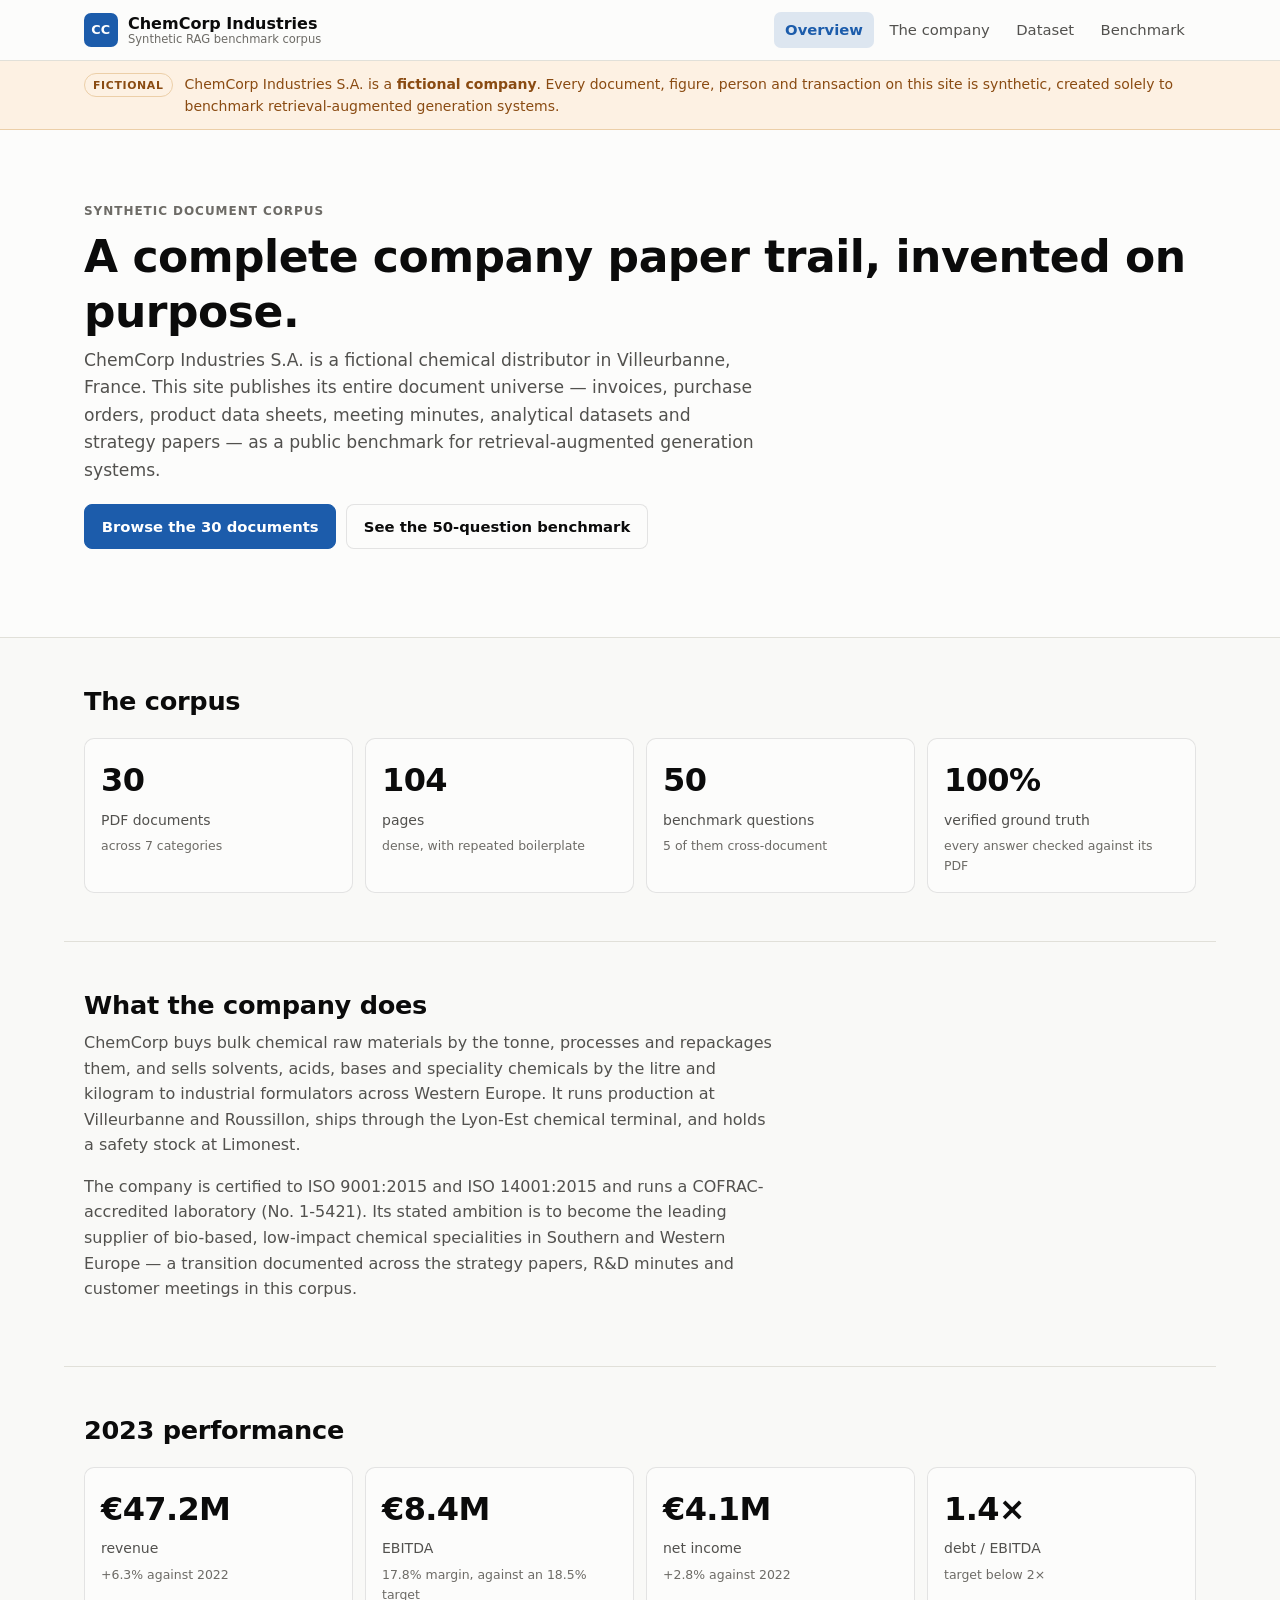
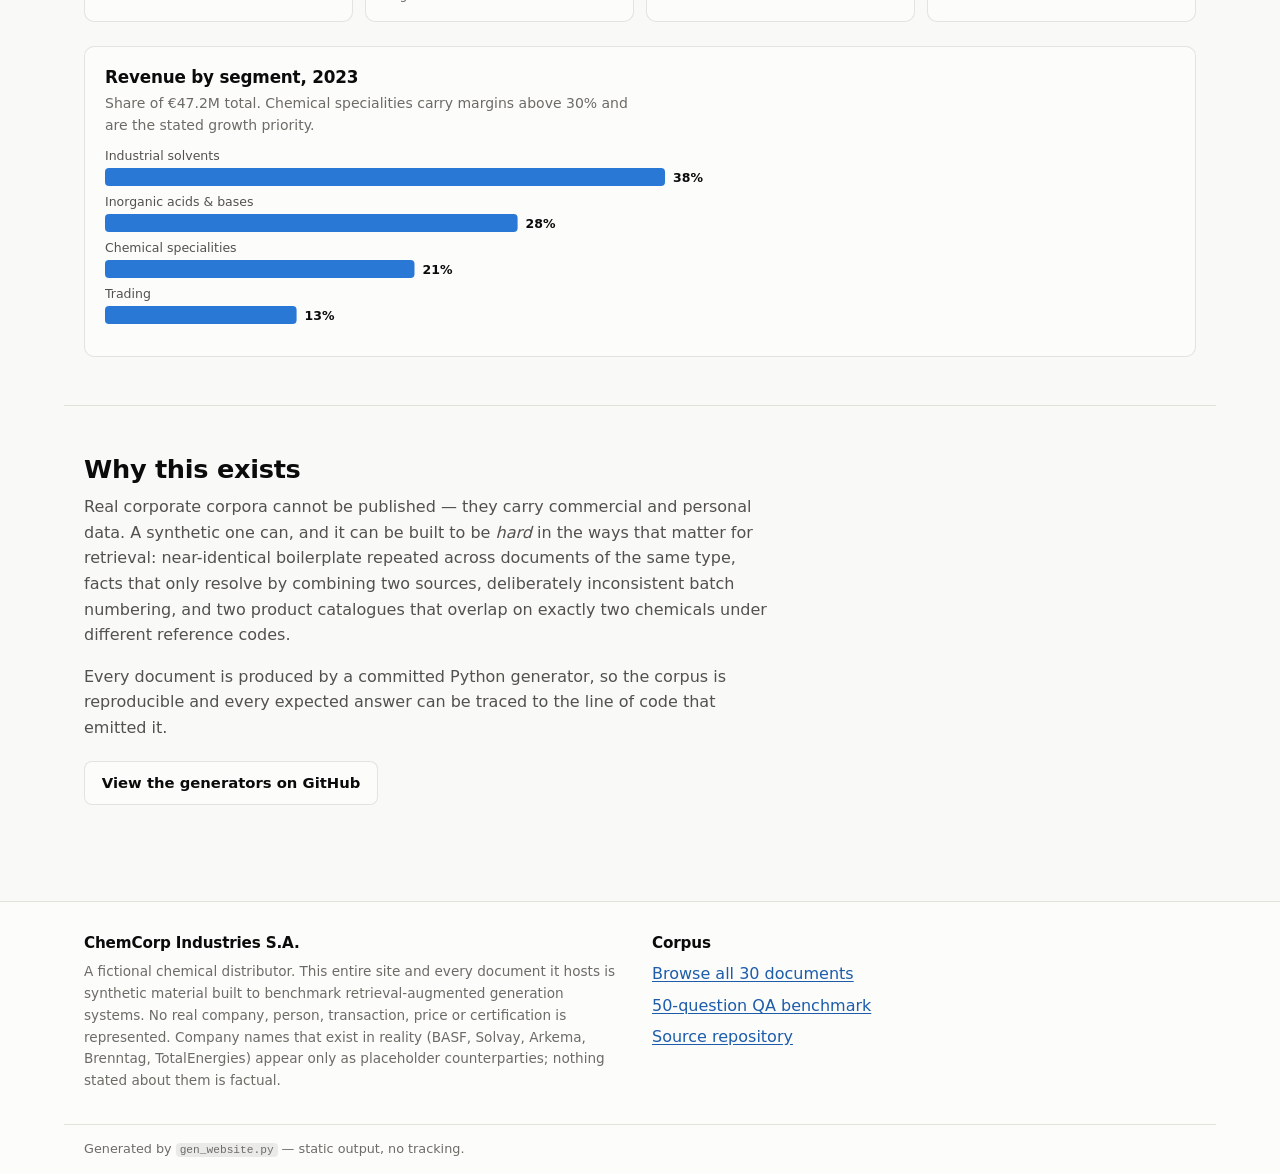
==== website/index.html @ 1dccf4df "Impl website" ====
<!doctype html>
<html lang="en">
<head>
<meta charset="utf-8">
<meta name="viewport" content="width=device-width, initial-scale=1">
<title>Overview — ChemCorp Industries (fictional)</title>
<meta name="description" content="A fictional chemical distributor whose complete document set is published as a public RAG benchmark corpus.">
<meta name="robots" content="noindex, nofollow, noarchive, nosnippet, noimageindex">
<meta name="googlebot" content="noindex, nofollow, noarchive, nosnippet, noimageindex">
<meta name="bingbot" content="noindex, nofollow, noarchive, nosnippet">
<link rel="stylesheet" href="assets/site.css">
<link rel="icon" href="data:image/svg+xml,<svg xmlns='http://www.w3.org/2000/svg' viewBox='0 0 16 16'><text y='13' font-size='13'>&#127883;</text></svg>">
</head>
<body>
<a class="skip" href="#main">Skip to content</a>
<header class="site-head">
  <div class="wrap head-inner">
    <a class="brand" href="index.html">
      <span class="brand-mark" aria-hidden="true">CC</span>
      <span class="brand-text"><strong>ChemCorp Industries</strong><span class="brand-sub">Synthetic RAG benchmark corpus</span></span>
    </a>
    <nav aria-label="Primary">
      <a href="index.html" class="is-active">Overview</a>
      <a href="company.html">The company</a>
      <a href="dataset.html">Dataset</a>
      <a href="benchmark.html">Benchmark</a>
    </nav>
  </div>
</header>

<div class="disclaimer" role="note">
  <div class="wrap">
    <span class="disclaimer-tag">Fictional</span>
    <p>ChemCorp Industries S.A. is a <strong>fictional company</strong>. Every document, figure, person and transaction on this site is synthetic, created solely to benchmark retrieval-augmented generation systems.</p>
  </div>
</div>

<main id="main">

<section class="hero">
  <div class="wrap">
    <p class="eyebrow">Synthetic document corpus</p>
    <h1>A complete company paper trail, invented on purpose.</h1>
    <p class="lede">ChemCorp Industries S.A. is a fictional chemical distributor in Villeurbanne,
    France. This site publishes its entire document universe — invoices, purchase orders, product
    data sheets, meeting minutes, analytical datasets and strategy papers — as a public benchmark
    for retrieval-augmented generation systems.</p>
    <p class="cta-row">
      <a class="btn btn-primary" href="dataset.html">Browse the 30 documents</a>
      <a class="btn" href="benchmark.html">See the 50-question benchmark</a>
    </p>
  </div>
</section>

<section class="wrap band">
  <h2>The corpus</h2>
  <div class="stat-row">
    <div class="stat"><div class="stat-value">30</div><div class="stat-label">PDF documents</div><div class="stat-note">across 7 categories</div></div>
    <div class="stat"><div class="stat-value">104</div><div class="stat-label">pages</div><div class="stat-note">dense, with repeated boilerplate</div></div>
    <div class="stat"><div class="stat-value">50</div><div class="stat-label">benchmark questions</div><div class="stat-note">5 of them cross-document</div></div>
    <div class="stat"><div class="stat-value">100%</div><div class="stat-label">verified ground truth</div><div class="stat-note">every answer checked against its PDF</div></div>
  </div>
</section>

<section class="wrap band">
  <h2>What the company does</h2>
  <div class="prose">
    <p>ChemCorp buys bulk chemical raw materials by the tonne, processes and repackages them, and
    sells solvents, acids, bases and speciality chemicals by the litre and kilogram to industrial
    formulators across Western Europe. It runs production at Villeurbanne and Roussillon, ships
    through the Lyon-Est chemical terminal, and holds a safety stock at Limonest.</p>
    <p>The company is certified to ISO 9001:2015 and ISO 14001:2015 and runs a COFRAC-accredited
    laboratory (No. 1-5421). Its stated ambition is to become the leading supplier of bio-based,
    low-impact chemical specialities in Southern and Western Europe — a transition documented
    across the strategy papers, R&amp;D minutes and customer meetings in this corpus.</p>
  </div>
</section>

<section class="wrap band">
  <h2>2023 performance</h2>
  <div class="stat-row">
    <div class="stat"><div class="stat-value">€47.2M</div><div class="stat-label">revenue</div><div class="stat-note">+6.3% against 2022</div></div>
    <div class="stat"><div class="stat-value">€8.4M</div><div class="stat-label">EBITDA</div><div class="stat-note">17.8% margin, against an 18.5% target</div></div>
    <div class="stat"><div class="stat-value">€4.1M</div><div class="stat-label">net income</div><div class="stat-note">+2.8% against 2022</div></div>
    <div class="stat"><div class="stat-value">1.4×</div><div class="stat-label">debt / EBITDA</div><div class="stat-note">target below 2×</div></div>
  </div>
  <figure class="chart">
  <figcaption>
    <h3>Revenue by segment, 2023</h3>
    <p class="muted">Share of €47.2M total. Chemical specialities carry margins above 30% and are
    the stated growth priority.</p>
  </figcaption>
  <svg viewBox="0 0 720 188" width="100%" height="188"
       preserveAspectRatio="xMinYMin meet" role="img"
       aria-label="Horizontal bar chart of 2023 revenue share by segment: industrial solvents 38 percent, inorganic acids and bases 28 percent, chemical specialities 21 percent, trading 13 percent.">
    <g class="bar-g"><title>Industrial solvents: 38% of 2023 revenue</title><text class="bar-label" x="0" y="12">Industrial solvents</text><rect class="bar" x="0" y="20" width="560.0" height="18" rx="4"/><text class="bar-value" x="568.0" y="34">38%</text></g>
    <g class="bar-g"><title>Inorganic acids &amp; bases: 28% of 2023 revenue</title><text class="bar-label" x="0" y="58">Inorganic acids &amp; bases</text><rect class="bar" x="0" y="66" width="412.6" height="18" rx="4"/><text class="bar-value" x="420.6" y="80">28%</text></g>
    <g class="bar-g"><title>Chemical specialities: 21% of 2023 revenue</title><text class="bar-label" x="0" y="104">Chemical specialities</text><rect class="bar" x="0" y="112" width="309.5" height="18" rx="4"/><text class="bar-value" x="317.5" y="126">21%</text></g>
    <g class="bar-g"><title>Trading: 13% of 2023 revenue</title><text class="bar-label" x="0" y="150">Trading</text><rect class="bar" x="0" y="158" width="191.6" height="18" rx="4"/><text class="bar-value" x="199.6" y="172">13%</text></g>
  </svg>
  <table class="visually-hidden">
    <caption>Revenue by segment, 2023</caption>
    <thead><tr><th>Segment</th><th>Share of revenue</th></tr></thead>
    <tbody><tr><td>Industrial solvents</td><td>38%</td></tr><tr><td>Inorganic acids &amp; bases</td><td>28%</td></tr><tr><td>Chemical specialities</td><td>21%</td></tr><tr><td>Trading</td><td>13%</td></tr></tbody>
  </table>
</figure>
</section>

<section class="wrap band">
  <h2>Why this exists</h2>
  <div class="prose">
    <p>Real corporate corpora cannot be published — they carry commercial and personal data. A
    synthetic one can, and it can be built to be <em>hard</em> in the ways that matter for
    retrieval: near-identical boilerplate repeated across documents of the same type, facts that
    only resolve by combining two sources, deliberately inconsistent batch numbering, and two
    product catalogues that overlap on exactly two chemicals under different reference codes.</p>
    <p>Every document is produced by a committed Python generator, so the corpus is reproducible
    and every expected answer can be traced to the line of code that emitted it.</p>
  </div>
  <p class="cta-row"><a class="btn" href="https://github.com/verbatim-ai/dataset-chemcorp/tree/main">View the generators on GitHub</a></p>
</section>

</main>

<footer class="site-foot">
  <div class="wrap foot-grid">
    <div>
      <h2>ChemCorp Industries S.A.</h2>
      <p class="muted">A fictional chemical distributor. This entire site and every document it
      hosts is synthetic material built to benchmark retrieval-augmented generation systems.
      No real company, person, transaction, price or certification is represented. Company names
      that exist in reality (BASF, Solvay, Arkema, Brenntag, TotalEnergies) appear only as
      placeholder counterparties; nothing stated about them is factual.</p>
    </div>
    <div>
      <h2>Corpus</h2>
      <ul class="plain">
        <li><a href="dataset.html">Browse all 30 documents</a></li>
        <li><a href="benchmark.html">50-question QA benchmark</a></li>
        <li><a href="https://github.com/verbatim-ai/dataset-chemcorp/tree/main">Source repository</a></li>
      </ul>
    </div>
  </div>
  <div class="wrap foot-bar"><p class="muted">Generated by <code>gen_website.py</code> — static output, no tracking.</p></div>
</footer>
</body>
</html>
---- website/assets/site.css ----
/* ChemCorp Industries — static site styles. Generated by gen_website.py. */
:root {
  color-scheme: light;
  --plane:      #f9f9f7;
  --surface:    #fcfcfb;
  --ink:        #0b0b0b;
  --ink-2:      #52514e;
  --muted:      #6d6b66;
  --rule:       #e1e0d9;
  --ring:       rgba(11,11,11,0.10);
  --accent:     #1c5cab;
  --accent-ink: #ffffff;
  --series-1:   #2a78d6;
  --tag-bg:     #fdf1e3;
  --tag-ink:    #8a4b12;
  --tag-rule:   #eccfa8;
  --radius:     10px;
  --wrap:       72rem;
}
@media (prefers-color-scheme: dark) {
  :root:not([data-theme="light"]) {
    color-scheme: dark;
    --plane:      #0d0d0d;
    --surface:    #1a1a19;
    --ink:        #ffffff;
    --ink-2:      #c3c2b7;
    --muted:      #93918a;
    --rule:       #2c2c2a;
    --ring:       rgba(255,255,255,0.12);
    --accent:     #6da7ec;
    --accent-ink: #0d0d0d;
    --series-1:   #3987e5;
    --tag-bg:     #2a2118;
    --tag-ink:    #e8bd85;
    --tag-rule:   #5a4529;
  }
}
:root[data-theme="dark"] {
  color-scheme: dark;
  --plane:      #0d0d0d;
  --surface:    #1a1a19;
  --ink:        #ffffff;
  --ink-2:      #c3c2b7;
  --muted:      #93918a;
  --rule:       #2c2c2a;
  --ring:       rgba(255,255,255,0.12);
  --accent:     #6da7ec;
  --accent-ink: #0d0d0d;
  --series-1:   #3987e5;
  --tag-bg:     #2a2118;
  --tag-ink:    #e8bd85;
  --tag-rule:   #5a4529;
}

* { box-sizing: border-box; }
html { -webkit-text-size-adjust: 100%; }
body {
  margin: 0;
  background: var(--plane);
  color: var(--ink);
  font: 16px/1.6 system-ui, -apple-system, "Segoe UI", sans-serif;
  overflow-wrap: break-word;
}
.wrap { max-width: var(--wrap); margin: 0 auto; padding: 0 1.25rem; }
a { color: var(--accent); text-underline-offset: 2px; }
a:hover { text-decoration-thickness: 2px; }
code {
  font: 0.875em/1.4 ui-monospace, SFMono-Regular, Menlo, monospace;
  background: color-mix(in srgb, var(--ink) 7%, transparent);
  padding: 0.1em 0.35em; border-radius: 4px;
}
h1, h2, h3 { line-height: 1.25; letter-spacing: -0.011em; margin: 0 0 0.5rem; }
h1 { font-size: clamp(1.75rem, 1.2rem + 2.2vw, 2.75rem); }
h2 { font-size: clamp(1.25rem, 1.05rem + 0.8vw, 1.6rem); margin-top: 0; }
h3 { font-size: 1.05rem; }
p { margin: 0 0 1rem; }
.muted { color: var(--muted); }
.small { font-size: 0.875rem; }
.eyebrow {
  text-transform: uppercase; letter-spacing: 0.08em; font-size: 0.75rem;
  font-weight: 600; color: var(--muted); margin-bottom: 0.5rem;
}
.lede { font-size: 1.075rem; color: var(--ink-2); max-width: 62ch; }
.prose { max-width: 68ch; color: var(--ink-2); }
.prose ul { padding-left: 1.15rem; }
.prose li { margin-bottom: 0.5rem; }
.skip {
  position: absolute; left: -9999px; top: 0; background: var(--accent);
  color: var(--accent-ink); padding: 0.6rem 1rem; z-index: 10;
}
.skip:focus { left: 0; }
.visually-hidden {
  position: absolute; width: 1px; height: 1px; overflow: hidden;
  clip: rect(0 0 0 0); clip-path: inset(50%); white-space: nowrap;
}

/* header */
.site-head { background: var(--surface); border-bottom: 1px solid var(--rule); }
.head-inner {
  display: flex; align-items: center; justify-content: space-between;
  gap: 1rem; flex-wrap: wrap; padding-block: 0.75rem;
}
.brand { display: flex; align-items: center; gap: 0.65rem; text-decoration: none; color: var(--ink); }
.brand-mark {
  display: grid; place-items: center; width: 2.1rem; height: 2.1rem; flex: none;
  border-radius: 7px; background: var(--accent); color: var(--accent-ink);
  font-weight: 700; font-size: 0.8rem; letter-spacing: 0.02em;
}
.brand-text { display: flex; flex-direction: column; line-height: 1.2; }
.brand-sub { font-size: 0.72rem; color: var(--muted); }
.site-head nav { display: flex; gap: 0.25rem; flex-wrap: wrap; }
.site-head nav a {
  padding: 0.4rem 0.7rem; border-radius: 7px; text-decoration: none;
  color: var(--ink-2); font-size: 0.925rem;
}
.site-head nav a:hover { background: color-mix(in srgb, var(--ink) 6%, transparent); color: var(--ink); }
.site-head nav a.is-active { background: color-mix(in srgb, var(--accent) 14%, transparent); color: var(--accent); font-weight: 600; }

/* disclaimer — present on every page */
.disclaimer { background: var(--tag-bg); border-bottom: 1px solid var(--tag-rule); }
.disclaimer .wrap { display: flex; gap: 0.75rem; align-items: baseline; padding-block: 0.7rem; }
.disclaimer p { margin: 0; font-size: 0.875rem; color: var(--tag-ink); }
.disclaimer strong { font-weight: 700; }
.disclaimer-tag {
  flex: none; text-transform: uppercase; letter-spacing: 0.06em; font-size: 0.68rem;
  font-weight: 700; color: var(--tag-ink); border: 1px solid var(--tag-rule);
  border-radius: 999px; padding: 0.15rem 0.5rem;
}

/* sections */
.hero { background: var(--surface); border-bottom: 1px solid var(--rule); padding-block: clamp(2.5rem, 6vw, 4.5rem); }
.band { padding-block: clamp(1.75rem, 4vw, 3rem); }
.band + .band { border-top: 1px solid var(--rule); }
.cta-row { display: flex; gap: 0.6rem; flex-wrap: wrap; margin-top: 1.25rem; }
.btn {
  display: inline-block; padding: 0.6rem 1.05rem; border-radius: 8px;
  border: 1px solid var(--ring); background: var(--surface); color: var(--ink);
  text-decoration: none; font-weight: 600; font-size: 0.925rem;
}
.btn:hover { border-color: var(--accent); color: var(--accent); }
.btn-primary { background: var(--accent); border-color: var(--accent); color: var(--accent-ink); }
.btn-primary:hover { filter: brightness(1.08); color: var(--accent-ink); }

/* stat tiles */
.stat-row {
  display: grid; gap: 0.75rem; margin: 1.25rem 0 0;
  grid-template-columns: repeat(auto-fit, minmax(11rem, 1fr));
}
.stat {
  background: var(--surface); border: 1px solid var(--ring);
  border-radius: var(--radius); padding: 1rem;
}
.stat-value { font-size: clamp(1.5rem, 1.2rem + 1.1vw, 2rem); font-weight: 650; letter-spacing: -0.02em; font-variant-numeric: tabular-nums; }
.stat-label { font-size: 0.875rem; color: var(--ink-2); margin-top: 0.15rem; }
.stat-note { font-size: 0.78rem; color: var(--muted); margin-top: 0.3rem; }

/* chart */
.chart {
  margin: 1.5rem 0 0; padding: 1.25rem; background: var(--surface);
  border: 1px solid var(--ring); border-radius: var(--radius); overflow-x: auto;
}
.chart figcaption { margin-bottom: 0.75rem; }
.chart figcaption h3 { margin-bottom: 0.25rem; }
.chart figcaption p { margin: 0; max-width: 60ch; font-size: 0.875rem; }
.chart svg { display: block; min-width: 30rem; }
.bar { fill: var(--series-1); }
.bar-g:hover .bar { filter: brightness(1.1); }
.bar-label { fill: var(--ink-2); font-size: 12.5px; }
.bar-value { fill: var(--ink); font-size: 12.5px; font-weight: 620; font-variant-numeric: tabular-nums; }

/* cards */
.cards { display: grid; gap: 0.75rem; grid-template-columns: repeat(auto-fit, minmax(15rem, 1fr)); margin-top: 1rem; }
.cards.two { grid-template-columns: repeat(auto-fit, minmax(20rem, 1fr)); }
.card {
  background: var(--surface); border: 1px solid var(--ring);
  border-radius: var(--radius); padding: 1.1rem;
}
.card h3 { margin-bottom: 0.35rem; }
.card p { margin: 0; color: var(--ink-2); font-size: 0.925rem; }
.card p + p { margin-top: 0.6rem; }

/* chips */
.chips { display: flex; flex-wrap: wrap; gap: 0.35rem; margin-top: 0.75rem; }
.chip {
  display: inline-block; padding: 0.25rem 0.6rem; border-radius: 999px;
  border: 1px solid var(--ring); background: var(--surface);
  font-size: 0.8rem; color: var(--ink-2); text-decoration: none;
}
a.chip:hover { border-color: var(--accent); color: var(--accent); }

/* fact grid */
.factgrid { display: grid; gap: 0.75rem; grid-template-columns: repeat(auto-fit, minmax(16rem, 1fr)); margin: 1rem 0 1rem; }
.factgrid > div { background: var(--surface); border: 1px solid var(--ring); border-radius: var(--radius); padding: 0.85rem 1rem; }
.factgrid dt { font-size: 0.75rem; text-transform: uppercase; letter-spacing: 0.06em; color: var(--muted); }
.factgrid dd { margin: 0.25rem 0 0; }

/* tables */
.data { width: 100%; border-collapse: collapse; margin-top: 1rem; font-size: 0.925rem; }
.data th, .data td { text-align: left; padding: 0.55rem 0.7rem; border-bottom: 1px solid var(--rule); }
.data thead th { font-size: 0.75rem; text-transform: uppercase; letter-spacing: 0.05em; color: var(--muted); border-bottom-color: var(--ring); }
.data tbody tr:hover { background: color-mix(in srgb, var(--ink) 4%, transparent); }
.data .num { text-align: right; font-variant-numeric: tabular-nums; white-space: nowrap; }
.table-scroll { overflow-x: auto; }
ul.plain { list-style: none; padding: 0; margin: 0; }
ul.plain li { margin-bottom: 0.35rem; }

/* dataset listing */
.doccat { margin-top: 2rem; }
.doccat-head p { max-width: 68ch; color: var(--ink-2); font-size: 0.925rem; }
.doccat-head p.muted { color: var(--muted); font-size: 0.85rem; margin-bottom: 0.5rem; }
.docs { max-width: 46rem; }
.docs td a { font-family: ui-monospace, SFMono-Regular, Menlo, monospace; font-size: 0.875rem; }

/* benchmark */
.qgroup { margin-top: 2rem; }
.qgroup h3 { padding-bottom: 0.5rem; border-bottom: 1px solid var(--rule); }
.qa-list { list-style: none; padding: 0; margin: 1rem 0 0; display: grid; gap: 0.75rem; }
.qa { background: var(--surface); border: 1px solid var(--ring); border-radius: var(--radius); padding: 1rem 1.1rem; }
.qa p { margin: 0; }
.qa .q { font-weight: 600; }
.qa .qid {
  display: inline-block; margin-right: 0.55rem; padding: 0.1rem 0.45rem;
  border-radius: 5px; background: color-mix(in srgb, var(--accent) 14%, transparent);
  color: var(--accent); font-size: 0.78rem; font-weight: 700;
}
.qa .a { margin-top: 0.6rem; color: var(--ink-2); }
.qa .src { margin-top: 0.5rem; font-size: 0.8rem; color: var(--muted); }

/* footer */
.site-foot { background: var(--surface); border-top: 1px solid var(--rule); margin-top: 2rem; }
.foot-grid {
  display: grid; gap: 1.5rem; padding-block: 2rem;
  grid-template-columns: repeat(auto-fit, minmax(18rem, 1fr));
}
.foot-grid h2 { font-size: 0.95rem; }
.foot-grid p { max-width: 62ch; font-size: 0.85rem; margin: 0; }
.foot-bar { border-top: 1px solid var(--rule); padding-block: 0.9rem; }
.foot-bar p { margin: 0; font-size: 0.8rem; }

@media (max-width: 34rem) {
  .head-inner { align-items: flex-start; }
  .disclaimer .wrap { flex-direction: column; gap: 0.4rem; }
}
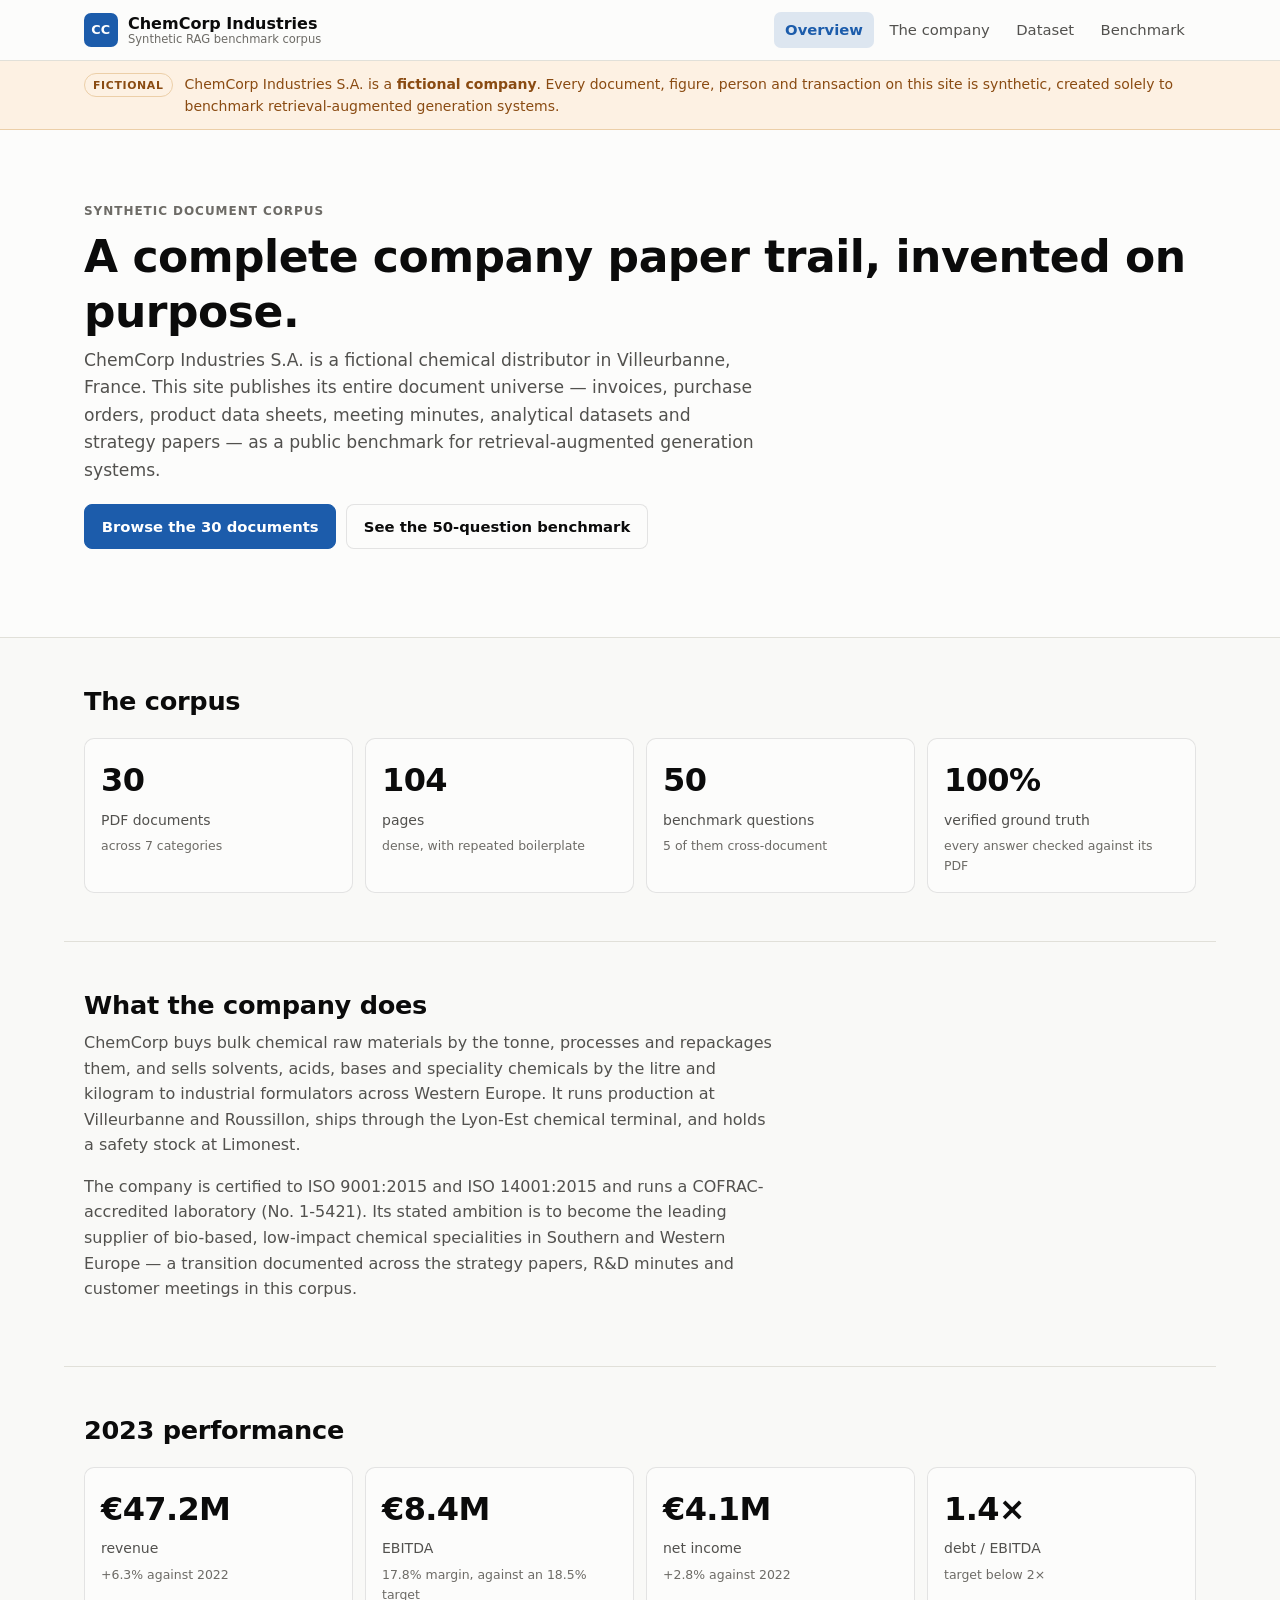
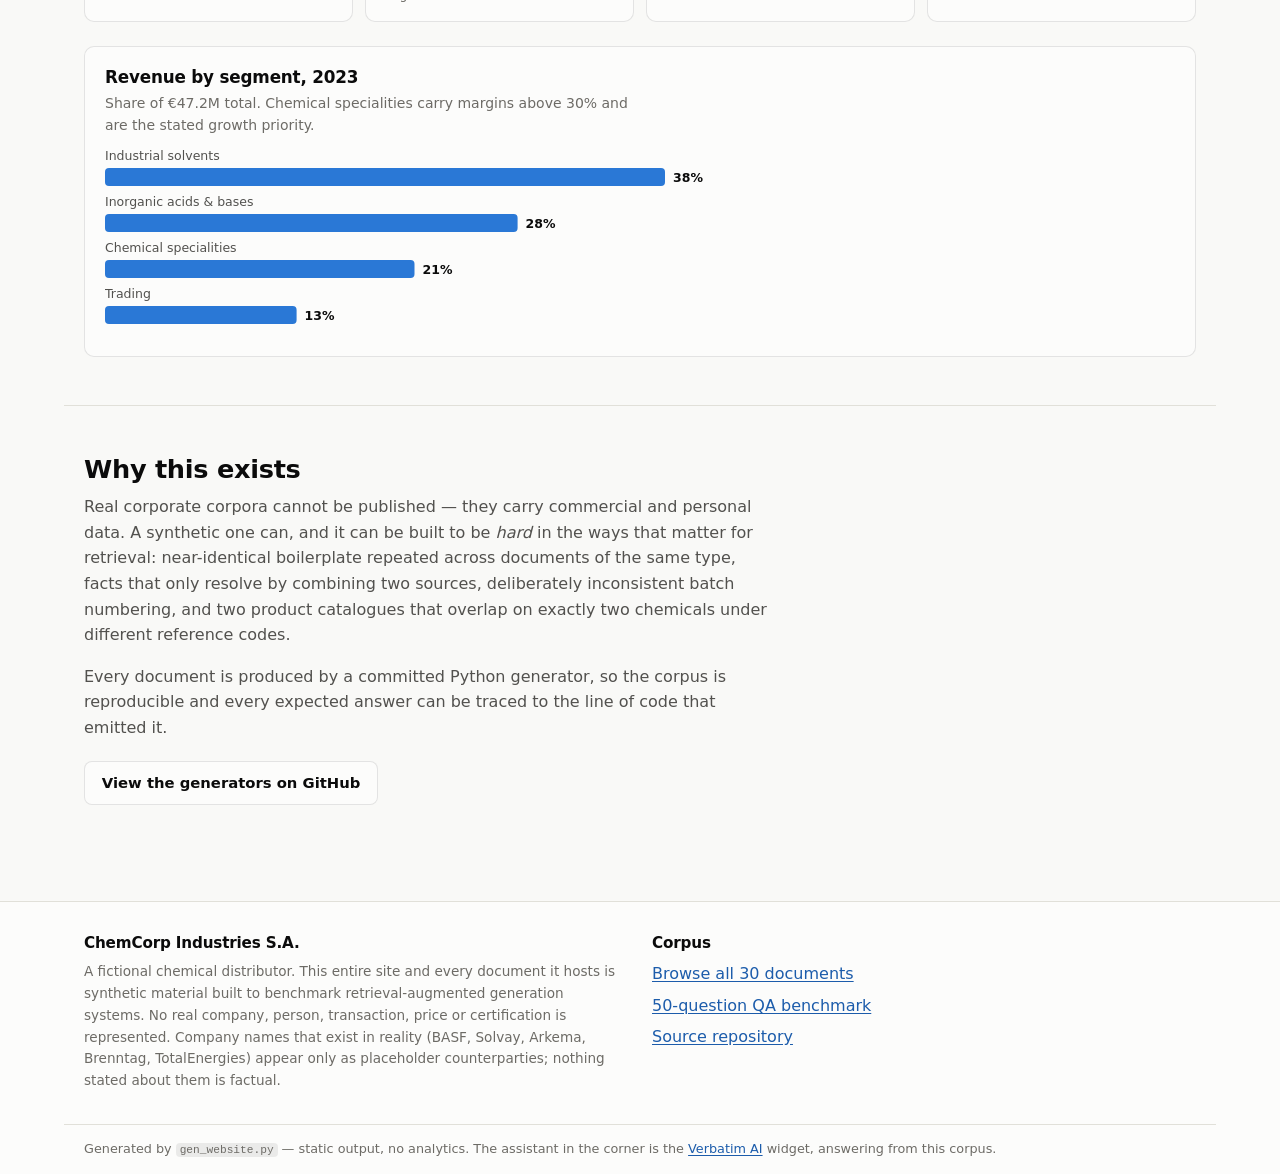
==== commit 637e8aa9: "install widget" ====
--- a/website/index.html
+++ b/website/index.html
@@ -141,7 +141,13 @@
       </ul>
     </div>
   </div>
-  <div class="wrap foot-bar"><p class="muted">Generated by <code>gen_website.py</code> — static output, no tracking.</p></div>
+  <div class="wrap foot-bar"><p class="muted">Generated by <code>gen_website.py</code> — static output, no analytics.
+  The assistant in the corner is the <a href="https://www.verbatim-ai.com">Verbatim AI</a> widget, answering from this corpus.</p></div>
 </footer>
+
+<!-- Verbatim AI chatbot widget — configure in assets/verbatim-widget.js -->
+<div id="verbatim-chatbot"></div>
+<script src="https://cdn.verbatim-ai.com/widget/chatbot/v1/chatbot-widget.iife.js"></script>
+<script src="assets/verbatim-widget.js"></script>
 </body>
 </html>
